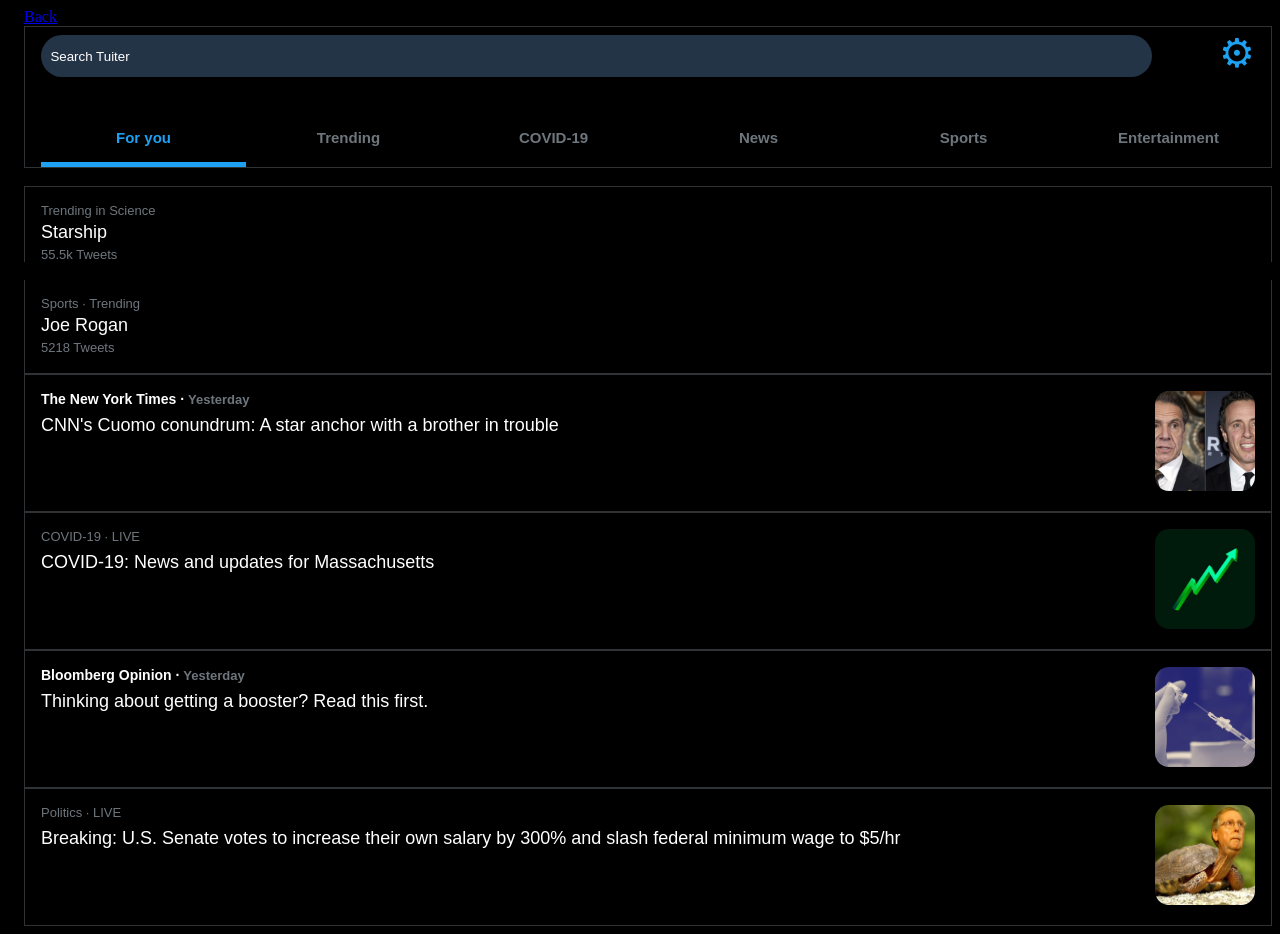
==== public/tuiter/explore/index.html @ 166cfd16 "a3 css spring 2023" ====
<!DOCTYPE html>
<html lang="en">
<head>
    <meta charset="UTF-8">
    <title>Explore</title>
    <link href="index.css" rel="stylesheet">
    <link rel="stylesheet" href="https://cdnjs.cloudflare.com/ajax/libs/font-awesome/4.7.0/css/font-awesome.min.css">
</head>
<body class="wd-padded-left-16 wd-bg-color-black">
<a href="../navigation.html">Back</a>
<div class="wd-border wd-padded-top-left-8-16">
    <div>
        <input class="wd-rounded-corners-all-around wd-bg-color-dark-grey wd-search-bar"
               type="text" placeholder="  Search Tuiter">
        <a href="explore-settings.html"><span class="wd-settings-icon-size">&#9881;</span></a>
    </div><br><br>
    <div class="wd-grid-row">
        <div class="wd-grid-col wd-selected-header">
            For you
        </div>
        <div class="wd-grid-col wd-non-selected-header">
            Trending
        </div>
        <div class="wd-grid-col wd-non-selected-header">
            COVID-19
        </div>
        <div class="wd-grid-col wd-non-selected-header">
            News
        </div>
        <div class="wd-grid-col wd-non-selected-header">
            Sports
        </div>
        <div class="wd-grid-col wd-non-selected-header">
            Entertainment
        </div>
    </div>
</div><br>
<div class="wd-border-no-bottom">
    <div class="wd-subtopic wd-padded-top-left-16">Trending in Science</div>
    <div class="wd-topic wd-padded-top-left-4-16">Starship</div>
    <div class="wd-subtopic wd-padded-top-left-4-16 ">55.5k Tweets</div>
</div><br>
<div class="wd-border-no-top">
    <div class="wd-subtopic wd-padded-top-left-16">Sports &middot; Trending </div>
    <div class="wd-topic wd-padded-top-left-4-16">Joe Rogan</div>
    <div class="wd-subtopic wd-padded-top-left-4-16">5218 Tweets</div><br>
</div>
<div class="wd-border wd-grid-row">
        <div>
            <div class="wd-verified-subtopic wd-padded-top-left-16">
                The New York Times &middot; <span class="wd-subtopic">Yesterday</span>
            </div>
            <div class="wd-topic wd-padded-top-left-8-16">
                CNN's Cuomo conundrum: A star anchor with a brother in trouble
            </div>
        </div>
        <div>
            <img class="wd-tuit-image" src="cuomos.webp">
        </div>
</div>
<div class="wd-border wd-grid-row">
    <div>
        <div class="wd-subtopic wd-padded-top-left-16">
            COVID-19 &middot; LIVE
        </div>
        <div class="wd-topic wd-padded-top-left-8-16">
            COVID-19: News and updates for Massachusetts
        </div>
    </div>
    <div>
        <img class="wd-tuit-image" src="trend.png">
    </div>
</div>
<div class="wd-border wd-grid-row">
    <div>
        <div class="wd-verified-subtopic wd-padded-top-left-16">
            Bloomberg Opinion &middot; <span class="wd-subtopic">Yesterday</span>
        </div>
        <div class="wd-topic wd-padded-top-left-8-16">
            Thinking about getting a booster? Read this first.
        </div>
    </div>
    <div>
        <img class="wd-tuit-image" src="booster.png">
    </div>
</div>
<div class="wd-border wd-grid-row">
    <div>
        <div class="wd-subtopic wd-padded-top-left-16">
            Politics &middot; LIVE
        </div>
        <div class="wd-topic wd-padded-top-left-8-16">
            Breaking: U.S. Senate votes to increase their own salary by 300%
            and slash federal minimum wage to $5/hr
        </div>
    </div>
    <div>
        <img class="wd-tuit-image" src="mitch.png">
    </div>
</div>
</body>
</html>
---- public/tuiter/explore/index.css ----
.wd-padded-left-16 {
    padding-left: 16px;
}
.wd-padded-top-left-16 {
    padding-top: 16px;
    padding-left: 16px;
}
.wd-padded-top-left-8-16 {
    padding-top: 8px;
    padding-left: 16px;
}
.wd-padded-top-left-4-16 {
    padding-top: 4px;
    padding-left: 16px;
}
.wd-bg-color-black {
    background-color: black;
}
.wd-bg-color-dark-grey {
    background-color: rgb(36,52,71);
    border: 0px;
}
.wd-border {
    border-style: solid;
    border-width: 1px;
    border-color: rgb(47,51,54);
}
.wd-border-no-bottom {
    border-style: solid;
    border-bottom: black;
    border-width: 1px;
    border-color: rgb(47,51,54);
}
.wd-border-no-top {
    border-style: solid;
    border-top: black;
    border-width: 1px;
    border-color: rgb(47,51,54);
}
.wd-rounded-corners-all-around {
    border-radius: 50px;
}
.wd-float-left {
    float: left;
}
.wd-float-right {
    float: right;
    height: 100px;
}
.wd-search-bar {
    height: 40px;
    width: 90%;
    color: white;
}
::placeholder {
    color: white;
    opacity: 1;
    font-family: arial;
}
.wd-settings-icon-size {
    font-size: 40px;
    color: rgb(29,161,242);
    float: right;
    padding-right: 16px;
    position: relative;
    bottom: 5px;
}
.wd-grid-row {
    display: flex;
    justify-content: space-between;
}
.wd-grid-col {
    width: 16.67%;
}
.wd-selected-header {
    font-family: arial;
    color: rgb(29,161,242);
    font-size: 15px;
    font-weight: bold;
    padding: 16px;
    text-align: center;
    border-bottom: 5px solid;
    border-color: rgb(29,161,242);
    cursor: pointer;
}
.wd-non-selected-header {
    font-family: arial;
    color: rgb(110,118,125);
    font-size: 15px;
    font-weight: bold;
    padding: 16px;
    text-align: center;
    cursor: pointer;
}
.wd-subtopic {
    font-family: arial;
    font-size: 13px;
    color: rgb(110,118,125)
}
.wd-verified-subtopic {
    font-family: arial;
    font-size: 14px;
    color: white;
    font-weight: bold;
}
.wd-topic {
    font-family: arial;
    font-size: 18px;
    color: white;
}
.wd-tuit-image {
    width: 100px;
    height: 100px;
    padding: 16px;
    border-radius: 30px;
}
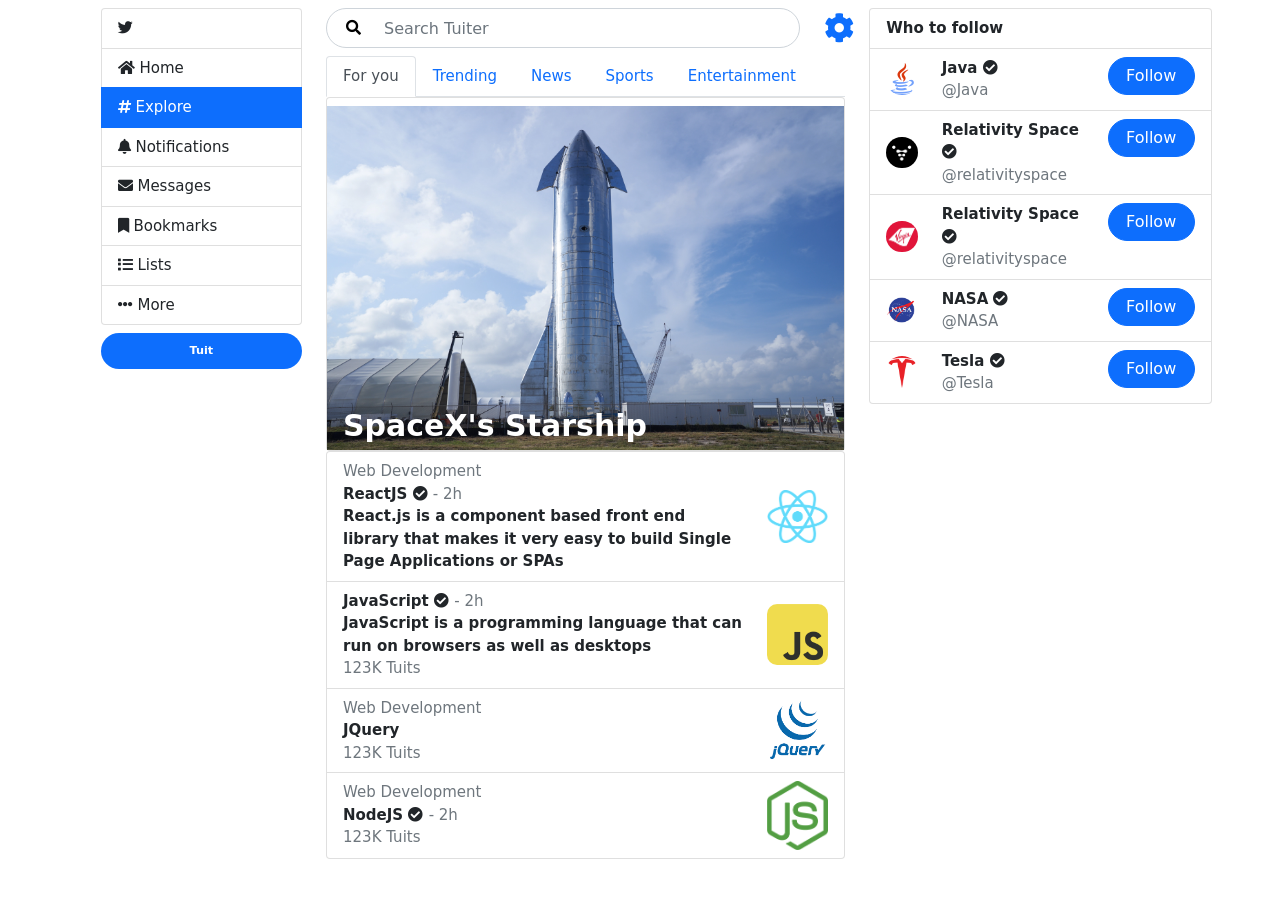
==== commit 9bb6dfb0: "a4 bootstrap spring 2023" ====
--- a/public/tuiter/explore/index.html
+++ b/public/tuiter/explore/index.html
@@ -2,101 +2,228 @@
 <html lang="en">
 <head>
     <meta charset="UTF-8">
-    <title>Explore</title>
+    <title>Title</title>
     <link href="index.css" rel="stylesheet">
-    <link rel="stylesheet" href="https://cdnjs.cloudflare.com/ajax/libs/font-awesome/4.7.0/css/font-awesome.min.css">
+    <link href="../../vendors/bootstrap-5.1.3-dist/css/bootstrap.min.css"
+          rel="stylesheet"/>
+    <link href="../../vendors/fontawesome-free-5.15.4-web/css/all.css" rel="stylesheet">
 </head>
-<body class="wd-padded-left-16 wd-bg-color-black">
-<a href="../navigation.html">Back</a>
-<div class="wd-border wd-padded-top-left-8-16">
-    <div>
-        <input class="wd-rounded-corners-all-around wd-bg-color-dark-grey wd-search-bar"
-               type="text" placeholder="  Search Tuiter">
-        <a href="explore-settings.html"><span class="wd-settings-icon-size">&#9881;</span></a>
-    </div><br><br>
-    <div class="wd-grid-row">
-        <div class="wd-grid-col wd-selected-header">
-            For you
-        </div>
-        <div class="wd-grid-col wd-non-selected-header">
-            Trending
-        </div>
-        <div class="wd-grid-col wd-non-selected-header">
-            COVID-19
-        </div>
-        <div class="wd-grid-col wd-non-selected-header">
-            News
-        </div>
-        <div class="wd-grid-col wd-non-selected-header">
-            Sports
-        </div>
-        <div class="wd-grid-col wd-non-selected-header">
-            Entertainment
+<body class="font-size">
+<div class="row">
+    <div class="col column-padding col-xl-3 col-lg-2">
+        <div class="col-xxl-8 col-xl-8 float-end">
+            <ul class="list-group bottom-padding col-lg-8 col-xl-12">
+                <li class="list-group-item">
+                    <i class="fab fa-twitter"></i>
+                </li>
+                <a class="list-group-item" href="../home.html">
+                    <i class="fas fa-home"></i> <span class="d-xl-inline-block d-none">Home</span>
+                </a>
+                <a class="list-group-item active" href="index.html">
+                    <i class="fas fa-hashtag"></i> <span class="d-xl-inline-block d-none">Explore</span>
+                </a>
+                <a class="list-group-item" href="../notifications.html">
+                    <i class="fas fa-bell"></i> <span class="d-xl-inline-block d-none">Notifications</span>
+                </a>
+                <a class="list-group-item" href="../messages.html">
+                    <i class="fas fa-envelope"></i> <span class="d-xl-inline-block d-none">Messages</span>
+                </a>
+                <a class="list-group-item" href="../bookmarks/index.html">
+                    <i class="fas fa-bookmark"></i> <span class="d-xl-inline-block d-none">Bookmarks</span>
+                </a>
+                <a class="list-group-item" href="../lists.html">
+                    <i class="fas fa-list"></i> <span class="d-xl-inline-block d-none">Lists</span>
+                </a>
+                <a class="list-group-item" href="../more.html">
+                    <i class="fas fa-ellipsis-h"></i> <span class="d-xl-inline-block d-none">More</span>
+                </a>
+            </ul>
+            <button class="badge bg-primary rounded-pill w-100 tuit-button">Tuit</button>
         </div>
     </div>
-</div><br>
-<div class="wd-border-no-bottom">
-    <div class="wd-subtopic wd-padded-top-left-16">Trending in Science</div>
-    <div class="wd-topic wd-padded-top-left-4-16">Starship</div>
-    <div class="wd-subtopic wd-padded-top-left-4-16 ">55.5k Tweets</div>
-</div><br>
-<div class="wd-border-no-top">
-    <div class="wd-subtopic wd-padded-top-left-16">Sports &middot; Trending </div>
-    <div class="wd-topic wd-padded-top-left-4-16">Joe Rogan</div>
-    <div class="wd-subtopic wd-padded-top-left-4-16">5218 Tweets</div><br>
-</div>
-<div class="wd-border wd-grid-row">
-        <div>
-            <div class="wd-verified-subtopic wd-padded-top-left-16">
-                The New York Times &middot; <span class="wd-subtopic">Yesterday</span>
+    <div class="col column-padding col-xl-5 col-lg-6 col-sm-8">
+        <div class="row bottom-padding">
+            <div class="col col-11">
+                <div class="form">
+                    <i class="fa fa-search"></i>
+                    <input type="text" class="form-control form-input rounded-pill" placeholder="Search Tuiter">
+                </div>
             </div>
-            <div class="wd-topic wd-padded-top-left-8-16">
-                CNN's Cuomo conundrum: A star anchor with a brother in trouble
+            <div class="col col-1 d-flex align-items-center">
+                <i class="fa fa-cog fa-2x text-primary"></i>
             </div>
         </div>
-        <div>
-            <img class="wd-tuit-image" src="cuomos.webp">
+        <ul class="nav nav-tabs flex-nowrap">
+            <li class="nav-item">
+                <a class="nav-link active text-nowrap" href="#">For you</a>
+            </li>
+            <li class="nav-item">
+                <a class="nav-link" href="#">Trending</a>
+            </li>
+            <li class="nav-item">
+                <a class="nav-link" href="#">News</a>
+            </li>
+            <li class="nav-item">
+                <a class="nav-link" href="#">Sports</a>
+            </li>
+            <li class="nav-item">
+                <a class="nav-link d-none d-md-block" href="#">Entertainment</a>
+            </li>
+        </ul>
+        <div class="top-padding card">
+            <img src="../../images/starship.webp" class="w-100">
+            <div class="card-img-overlay card-inverse d-flex align-items-end">
+                <h4 class="image-overlay">
+                    SpaceX's Starship
+                </h4>
+            </div>
         </div>
-</div>
-<div class="wd-border wd-grid-row">
-    <div>
-        <div class="wd-subtopic wd-padded-top-left-16">
-            COVID-19 &middot; LIVE
-        </div>
-        <div class="wd-topic wd-padded-top-left-8-16">
-            COVID-19: News and updates for Massachusetts
-        </div>
+
+        <ul class="list-group">
+            <a class="list-group-item" href="#">
+                <div class="row">
+                    <div class="col col-10">
+                        <span class="subtopic">Web Development</span><br>
+                        <span class="topic">
+                ReactJS <i class="fa fa-check-circle"></i>
+              </span>
+                        <span class="subtopic"> - 2h</span><br>
+                        <span class="topic">
+                React.js is a component based front end library that makes it very easy to build Single
+                Page Applications or SPAs
+              </span>
+                    </div>
+                    <div class="col col-2 d-flex align-items-center">
+                        <img src="../../images/react.png" class="mx-auto tuit-image">
+                    </div>
+                </div>
+            </a>
+            <a class="list-group-item" href="#">
+                <div class="row">
+                    <div class="col col-10">
+              <span class="topic">
+                JavaScript <i class="fa fa-check-circle"></i>
+              </span>
+                        <span class="subtopic"> - 2h</span><br>
+                        <span class="topic">
+                JavaScript is a programming language that can run on browsers as well as desktops
+              </span><br>
+                        <span class="subtopic">123K Tuits</span>
+                    </div>
+                    <div class="col col-2 d-flex align-items-center">
+                        <img src="../../images/js.png" class="mx-auto tuit-image">
+                    </div>
+                </div>
+            </a>
+            <a class="list-group-item" href="#">
+                <div class="row">
+                    <div class="col col-10">
+                        <span class="subtopic">Web Development</span><br>
+                        <span class="topic">
+                JQuery
+              </span><br>
+                        <span class="subtopic">123K Tuits</span><br>
+                    </div>
+                    <div class="col col-2 d-flex align-items-center">
+                        <img src="../../images/jquery.png" class="tuit-image">
+                    </div>
+                </div>
+            </a>
+            <a class="list-group-item" href="#">
+                <div class="row">
+                    <div class="col col-10">
+                        <span class="subtopic">Web Development</span><br>
+                        <span class="topic">
+                NodeJS <i class="fa fa-check-circle"></i>
+              </span>
+                        <span class="subtopic">
+                - 2h<br>
+                123K Tuits
+              </span><br>
+                    </div>
+                    <div class="col col-2 d-flex align-items-center">
+                        <img src="../../images/nodejs.png" class="mx-auto tuit-image">
+                    </div>
+                </div>
+            </a>
+        </ul>
     </div>
-    <div>
-        <img class="wd-tuit-image" src="trend.png">
+    <div class="col column-padding col-lg-4 d-lg-block d-none">
+        <ul class="list-group col-10">
+            <li class="list-group-item fw-bold">Who to follow</li>
+            <a class="list-group-item" href="#">
+                <div class="row">
+                    <div class="col col-xxl-2 col-xl-2 col-lg-2 d-flex align-items-center">
+                        <img src="../../images/java.png" class="rounded-circle w-100">
+                    </div>
+                    <div class="col col-xxl-6 col-xl-6 col-lg-6">
+                        <span class="topic">Java <i class="fa fa-check-circle"></i></span><br>
+                        <span class="subtopic">@Java</span>
+                    </div>
+                    <div class="col col-xxl-4 col-xl-4 col-lg-4">
+                        <button class="btn btn-primary rounded-pill w-100">Follow</button>
+                    </div>
+                </div>
+            </a>
+            <a class="list-group-item" href="#">
+                <div class="row">
+                    <div class="col col-xxl-2 col-xl-2 col-lg-2 d-flex align-items-center">
+                        <img src="../../images/relativityspace.avif" class="rounded-circle w-100">
+                    </div>
+                    <div class="col col-xxl-6 col-xl-6 col-lg-6">
+                        <span class="topic">Relativity Space <i class="fa fa-check-circle"></i></span><br>
+                        <span class="subtopic">@relativityspace</span>
+                    </div>
+                    <div class="col col-xxl-4 col-xl-4 col-lg-4">
+                        <button class="btn btn-primary rounded-pill w-100">Follow</button>
+                    </div>
+                </div>
+            </a>
+            <a class="list-group-item" href="#">
+                <div class="row">
+                    <div class="col col-xxl-2 col-xl-2 col-lg-2 d-flex align-items-center">
+                        <img src="../../images/virgin.webp" class="rounded-circle w-100">
+                    </div>
+                    <div class="col col-xxl-6 col-xl-6 col-lg-6">
+                        <span class="topic">Relativity Space <i class="fa fa-check-circle"></i></span><br>
+                        <span class="subtopic">@relativityspace</span>
+                    </div>
+                    <div class="col col-xxl-4 col-xl-4 col-lg-4">
+                        <button class="btn btn-primary rounded-pill w-100">Follow</button>
+                    </div>
+                </div>
+            </a>
+            <a class="list-group-item" href="#">
+                <div class="row">
+                    <div class="col col-xxl-2 col-xl-2 col-lg-2 d-flex align-items-center">
+                        <img src="../../images/nasa.jpeg" class="rounded-circle w-100">
+                    </div>
+                    <div class="col col-xxl-6 col-xl-6">
+                        <span class="topic">NASA <i class="fa fa-check-circle"></i></span><br>
+                        <span class="subtopic">@NASA</span>
+                    </div>
+                    <div class="col col-xxl-4 col-xl-4 col-lg-4">
+                        <button class="btn btn-primary rounded-pill w-100">Follow</button>
+                    </div>
+                </div>
+            </a>
+            <a class="list-group-item" href="#">
+                <div class="row">
+                    <div class="col col-lg-2 d-flex align-items-center">
+                        <img src="../../images/tesla.png" class="rounded-circle w-100">
+                    </div>
+                    <div class="col col-lg-6">
+                        <span class="topic">Tesla <i class="fa fa-check-circle"></i></span><br>
+                        <span class="subtopic">@Tesla</span>
+                    </div>
+                    <div class="col col-lg-4">
+                        <button class="btn btn-primary rounded-pill w-100">Follow</button>
+                    </div>
+                </div>
+            </a>
+        </ul>
     </div>
-</div>
-<div class="wd-border wd-grid-row">
-    <div>
-        <div class="wd-verified-subtopic wd-padded-top-left-16">
-            Bloomberg Opinion &middot; <span class="wd-subtopic">Yesterday</span>
-        </div>
-        <div class="wd-topic wd-padded-top-left-8-16">
-            Thinking about getting a booster? Read this first.
-        </div>
-    </div>
-    <div>
-        <img class="wd-tuit-image" src="booster.png">
-    </div>
-</div>
-<div class="wd-border wd-grid-row">
-    <div>
-        <div class="wd-subtopic wd-padded-top-left-16">
-            Politics &middot; LIVE
-        </div>
-        <div class="wd-topic wd-padded-top-left-8-16">
-            Breaking: U.S. Senate votes to increase their own salary by 300%
-            and slash federal minimum wage to $5/hr
-        </div>
-    </div>
-    <div>
-        <img class="wd-tuit-image" src="mitch.png">
-    </div>
+    <div class="col col-1"></div>
 </div>
 </body>
 </html>
--- a/public/tuiter/explore/index.css
+++ b/public/tuiter/explore/index.css
@@ -1,116 +1,79 @@
-.wd-padded-left-16 {
-    padding-left: 16px;
+.column-padding {
+    padding: 8px 16px 8px;
 }
-.wd-padded-top-left-16 {
-    padding-top: 16px;
-    padding-left: 16px;
+.font-size {
+    font-size: 15px;
 }
-.wd-padded-top-left-8-16 {
+
+.bottom-padding {
+    padding-bottom: 8px;
+}
+
+.top-padding {
     padding-top: 8px;
-    padding-left: 16px;
+    border: white;
 }
-.wd-padded-top-left-4-16 {
-    padding-top: 4px;
-    padding-left: 16px;
+
+.bottom-padding-16 {
+    padding-bottom: 16px;
 }
-.wd-bg-color-black {
-    background-color: black;
+
+.form{
+    position: relative;
 }
-.wd-bg-color-dark-grey {
-    background-color: rgb(36,52,71);
-    border: 0px;
+
+.form .fa-search{
+    position: absolute;
+    top:12px;
+    left: 20px;
+    color: black;
 }
-.wd-border {
-    border-style: solid;
-    border-width: 1px;
-    border-color: rgb(47,51,54);
+
+.form span{
+    position: absolute;
+    right: 17px;
+    top: 13px;
+    padding: 2px;
+    border-left: 1px solid #d1d5db;
 }
-.wd-border-no-bottom {
-    border-style: solid;
-    border-bottom: black;
-    border-width: 1px;
-    border-color: rgb(47,51,54);
+
+.form-input{
+    height: 40px;
+    text-indent: 45px;
 }
-.wd-border-no-top {
-    border-style: solid;
-    border-top: black;
-    border-width: 1px;
-    border-color: rgb(47,51,54);
+
+.form .fa-cog {
+    color: blue;
 }
-.wd-rounded-corners-all-around {
-    border-radius: 50px;
-}
-.wd-float-left {
-    float: left;
-}
-.wd-float-right {
-    float: right;
-    height: 100px;
-}
-.wd-search-bar {
-    height: 40px;
-    width: 90%;
+
+.image-overlay {
+    font-weight: bold;
+    line-height: 0;
+    font-size: 2em;
     color: white;
 }
-::placeholder {
-    color: white;
-    opacity: 1;
-    font-family: arial;
+
+.subtopic {
+    font-size: 15px;
+    color: rgb(110,118,125)
 }
-.wd-settings-icon-size {
-    font-size: 40px;
-    color: rgb(29,161,242);
-    float: right;
-    padding-right: 16px;
-    position: relative;
-    bottom: 5px;
-}
-.wd-grid-row {
-    display: flex;
-    justify-content: space-between;
-}
-.wd-grid-col {
-    width: 16.67%;
-}
-.wd-selected-header {
-    font-family: arial;
-    color: rgb(29,161,242);
+
+.topic {
     font-size: 15px;
     font-weight: bold;
-    padding: 16px;
-    text-align: center;
-    border-bottom: 5px solid;
-    border-color: rgb(29,161,242);
-    cursor: pointer;
 }
-.wd-non-selected-header {
-    font-family: arial;
-    color: rgb(110,118,125);
-    font-size: 15px;
-    font-weight: bold;
-    padding: 16px;
-    text-align: center;
-    cursor: pointer;
+
+.tuit-image {
+    width: 100%;
+    border-radius: 10px;
 }
-.wd-subtopic {
-    font-family: arial;
-    font-size: 13px;
-    color: rgb(110,118,125)
+
+.tuit-button {
+    height: 36px;
+    min-width: 100px;
+    border-width: 0px;
 }
-.wd-verified-subtopic {
-    font-family: arial;
-    font-size: 14px;
-    color: white;
-    font-weight: bold;
-}
-.wd-topic {
-    font-family: arial;
-    font-size: 18px;
-    color: white;
-}
-.wd-tuit-image {
-    width: 100px;
-    height: 100px;
-    padding: 16px;
-    border-radius: 30px;
-}
+
+.nav-bar {
+    width: fit-content;
+}
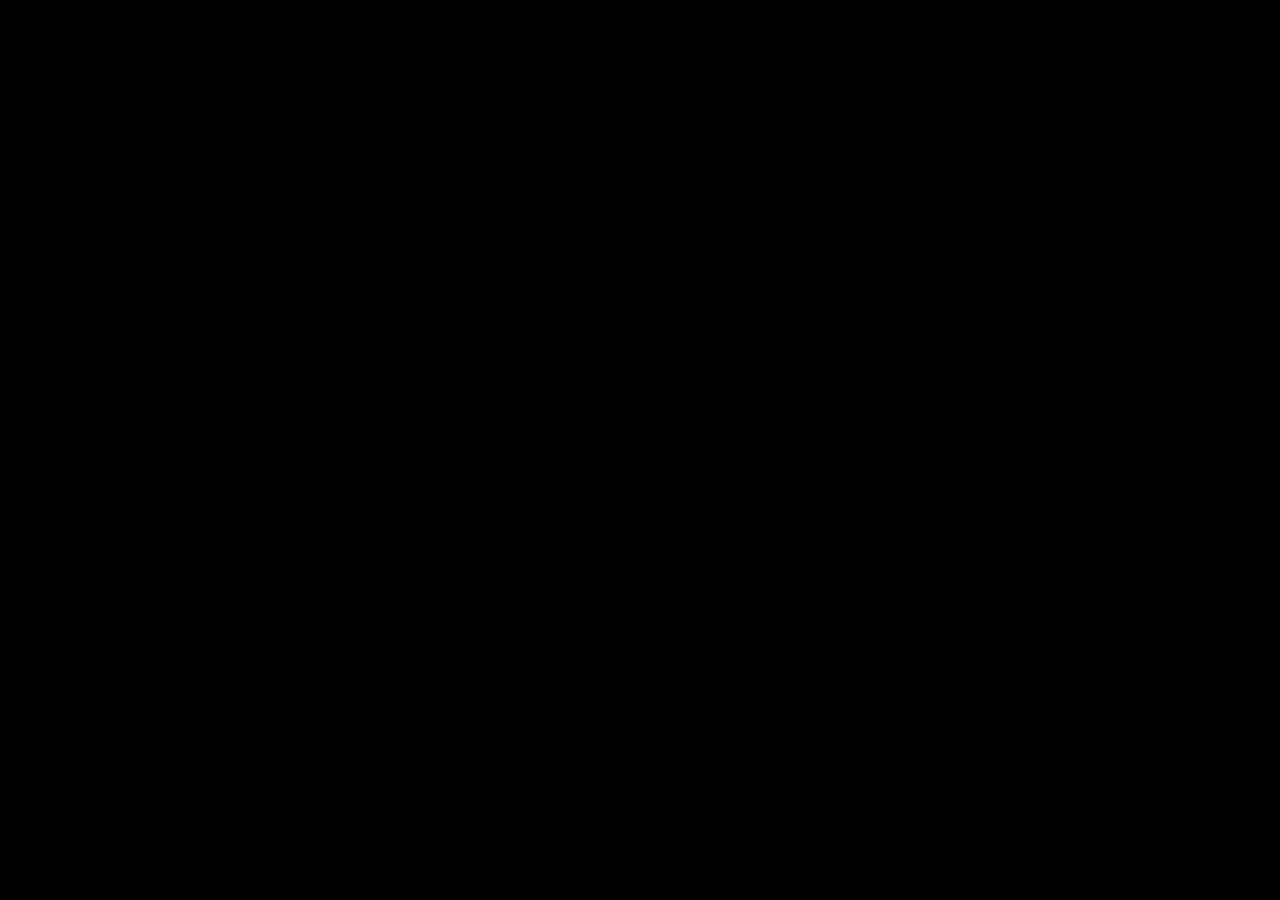
==== commit 42d51427: "a5 JavaScript sp23" ====
--- a/public/tuiter/explore/index.html
+++ b/public/tuiter/explore/index.html
@@ -1,229 +1,20 @@
 <!DOCTYPE html>
 <html lang="en">
 <head>
+    <link href="../../vendors/bootswatch/bootstrap.min.css" rel="stylesheet"/>
+    <link href="index.css" rel="stylesheet">
+    <link href="../../vendors/fontawesome-free-5.15.4-web/css/all.css" rel="stylesheet">
+    <script src="https://code.jquery.com/jquery-3.6.1.min.js"
+            integrity="sha256-o88AwQnZB+VDvE9tvIXrMQaPlFFSUTR+nldQm1LuPXQ="
+            crossorigin="anonymous"></script>
     <meta charset="UTF-8">
-    <title>Title</title>
-    <link href="index.css" rel="stylesheet">
-    <link href="../../vendors/bootstrap-5.1.3-dist/css/bootstrap.min.css"
-          rel="stylesheet"/>
-    <link href="../../vendors/fontawesome-free-5.15.4-web/css/all.css" rel="stylesheet">
+    <title>Explore screen</title>
 </head>
-<body class="font-size">
-<div class="row">
-    <div class="col column-padding col-xl-3 col-lg-2">
-        <div class="col-xxl-8 col-xl-8 float-end">
-            <ul class="list-group bottom-padding col-lg-8 col-xl-12">
-                <li class="list-group-item">
-                    <i class="fab fa-twitter"></i>
-                </li>
-                <a class="list-group-item" href="../home.html">
-                    <i class="fas fa-home"></i> <span class="d-xl-inline-block d-none">Home</span>
-                </a>
-                <a class="list-group-item active" href="index.html">
-                    <i class="fas fa-hashtag"></i> <span class="d-xl-inline-block d-none">Explore</span>
-                </a>
-                <a class="list-group-item" href="../notifications.html">
-                    <i class="fas fa-bell"></i> <span class="d-xl-inline-block d-none">Notifications</span>
-                </a>
-                <a class="list-group-item" href="../messages.html">
-                    <i class="fas fa-envelope"></i> <span class="d-xl-inline-block d-none">Messages</span>
-                </a>
-                <a class="list-group-item" href="../bookmarks/index.html">
-                    <i class="fas fa-bookmark"></i> <span class="d-xl-inline-block d-none">Bookmarks</span>
-                </a>
-                <a class="list-group-item" href="../lists.html">
-                    <i class="fas fa-list"></i> <span class="d-xl-inline-block d-none">Lists</span>
-                </a>
-                <a class="list-group-item" href="../more.html">
-                    <i class="fas fa-ellipsis-h"></i> <span class="d-xl-inline-block d-none">More</span>
-                </a>
-            </ul>
-            <button class="badge bg-primary rounded-pill w-100 tuit-button">Tuit</button>
-        </div>
-    </div>
-    <div class="col column-padding col-xl-5 col-lg-6 col-sm-8">
-        <div class="row bottom-padding">
-            <div class="col col-11">
-                <div class="form">
-                    <i class="fa fa-search"></i>
-                    <input type="text" class="form-control form-input rounded-pill" placeholder="Search Tuiter">
-                </div>
-            </div>
-            <div class="col col-1 d-flex align-items-center">
-                <i class="fa fa-cog fa-2x text-primary"></i>
-            </div>
-        </div>
-        <ul class="nav nav-tabs flex-nowrap">
-            <li class="nav-item">
-                <a class="nav-link active text-nowrap" href="#">For you</a>
-            </li>
-            <li class="nav-item">
-                <a class="nav-link" href="#">Trending</a>
-            </li>
-            <li class="nav-item">
-                <a class="nav-link" href="#">News</a>
-            </li>
-            <li class="nav-item">
-                <a class="nav-link" href="#">Sports</a>
-            </li>
-            <li class="nav-item">
-                <a class="nav-link d-none d-md-block" href="#">Entertainment</a>
-            </li>
-        </ul>
-        <div class="top-padding card">
-            <img src="../../images/starship.webp" class="w-100">
-            <div class="card-img-overlay card-inverse d-flex align-items-end">
-                <h4 class="image-overlay">
-                    SpaceX's Starship
-                </h4>
-            </div>
-        </div>
+<body class="bg-black">
 
-        <ul class="list-group">
-            <a class="list-group-item" href="#">
-                <div class="row">
-                    <div class="col col-10">
-                        <span class="subtopic">Web Development</span><br>
-                        <span class="topic">
-                ReactJS <i class="fa fa-check-circle"></i>
-              </span>
-                        <span class="subtopic"> - 2h</span><br>
-                        <span class="topic">
-                React.js is a component based front end library that makes it very easy to build Single
-                Page Applications or SPAs
-              </span>
-                    </div>
-                    <div class="col col-2 d-flex align-items-center">
-                        <img src="../../images/react.png" class="mx-auto tuit-image">
-                    </div>
-                </div>
-            </a>
-            <a class="list-group-item" href="#">
-                <div class="row">
-                    <div class="col col-10">
-              <span class="topic">
-                JavaScript <i class="fa fa-check-circle"></i>
-              </span>
-                        <span class="subtopic"> - 2h</span><br>
-                        <span class="topic">
-                JavaScript is a programming language that can run on browsers as well as desktops
-              </span><br>
-                        <span class="subtopic">123K Tuits</span>
-                    </div>
-                    <div class="col col-2 d-flex align-items-center">
-                        <img src="../../images/js.png" class="mx-auto tuit-image">
-                    </div>
-                </div>
-            </a>
-            <a class="list-group-item" href="#">
-                <div class="row">
-                    <div class="col col-10">
-                        <span class="subtopic">Web Development</span><br>
-                        <span class="topic">
-                JQuery
-              </span><br>
-                        <span class="subtopic">123K Tuits</span><br>
-                    </div>
-                    <div class="col col-2 d-flex align-items-center">
-                        <img src="../../images/jquery.png" class="tuit-image">
-                    </div>
-                </div>
-            </a>
-            <a class="list-group-item" href="#">
-                <div class="row">
-                    <div class="col col-10">
-                        <span class="subtopic">Web Development</span><br>
-                        <span class="topic">
-                NodeJS <i class="fa fa-check-circle"></i>
-              </span>
-                        <span class="subtopic">
-                - 2h<br>
-                123K Tuits
-              </span><br>
-                    </div>
-                    <div class="col col-2 d-flex align-items-center">
-                        <img src="../../images/nodejs.png" class="mx-auto tuit-image">
-                    </div>
-                </div>
-            </a>
-        </ul>
-    </div>
-    <div class="col column-padding col-lg-4 d-lg-block d-none">
-        <ul class="list-group col-10">
-            <li class="list-group-item fw-bold">Who to follow</li>
-            <a class="list-group-item" href="#">
-                <div class="row">
-                    <div class="col col-xxl-2 col-xl-2 col-lg-2 d-flex align-items-center">
-                        <img src="../../images/java.png" class="rounded-circle w-100">
-                    </div>
-                    <div class="col col-xxl-6 col-xl-6 col-lg-6">
-                        <span class="topic">Java <i class="fa fa-check-circle"></i></span><br>
-                        <span class="subtopic">@Java</span>
-                    </div>
-                    <div class="col col-xxl-4 col-xl-4 col-lg-4">
-                        <button class="btn btn-primary rounded-pill w-100">Follow</button>
-                    </div>
-                </div>
-            </a>
-            <a class="list-group-item" href="#">
-                <div class="row">
-                    <div class="col col-xxl-2 col-xl-2 col-lg-2 d-flex align-items-center">
-                        <img src="../../images/relativityspace.avif" class="rounded-circle w-100">
-                    </div>
-                    <div class="col col-xxl-6 col-xl-6 col-lg-6">
-                        <span class="topic">Relativity Space <i class="fa fa-check-circle"></i></span><br>
-                        <span class="subtopic">@relativityspace</span>
-                    </div>
-                    <div class="col col-xxl-4 col-xl-4 col-lg-4">
-                        <button class="btn btn-primary rounded-pill w-100">Follow</button>
-                    </div>
-                </div>
-            </a>
-            <a class="list-group-item" href="#">
-                <div class="row">
-                    <div class="col col-xxl-2 col-xl-2 col-lg-2 d-flex align-items-center">
-                        <img src="../../images/virgin.webp" class="rounded-circle w-100">
-                    </div>
-                    <div class="col col-xxl-6 col-xl-6 col-lg-6">
-                        <span class="topic">Relativity Space <i class="fa fa-check-circle"></i></span><br>
-                        <span class="subtopic">@relativityspace</span>
-                    </div>
-                    <div class="col col-xxl-4 col-xl-4 col-lg-4">
-                        <button class="btn btn-primary rounded-pill w-100">Follow</button>
-                    </div>
-                </div>
-            </a>
-            <a class="list-group-item" href="#">
-                <div class="row">
-                    <div class="col col-xxl-2 col-xl-2 col-lg-2 d-flex align-items-center">
-                        <img src="../../images/nasa.jpeg" class="rounded-circle w-100">
-                    </div>
-                    <div class="col col-xxl-6 col-xl-6">
-                        <span class="topic">NASA <i class="fa fa-check-circle"></i></span><br>
-                        <span class="subtopic">@NASA</span>
-                    </div>
-                    <div class="col col-xxl-4 col-xl-4 col-lg-4">
-                        <button class="btn btn-primary rounded-pill w-100">Follow</button>
-                    </div>
-                </div>
-            </a>
-            <a class="list-group-item" href="#">
-                <div class="row">
-                    <div class="col col-lg-2 d-flex align-items-center">
-                        <img src="../../images/tesla.png" class="rounded-circle w-100">
-                    </div>
-                    <div class="col col-lg-6">
-                        <span class="topic">Tesla <i class="fa fa-check-circle"></i></span><br>
-                        <span class="subtopic">@Tesla</span>
-                    </div>
-                    <div class="col col-lg-4">
-                        <button class="btn btn-primary rounded-pill w-100">Follow</button>
-                    </div>
-                </div>
-            </a>
-        </ul>
-    </div>
-    <div class="col col-1"></div>
-</div>
+<div class="container" id="wd-explore"></div>
+<script src="index.js" type="module"></script>
+
 </body>
-</html>+</html>
+
